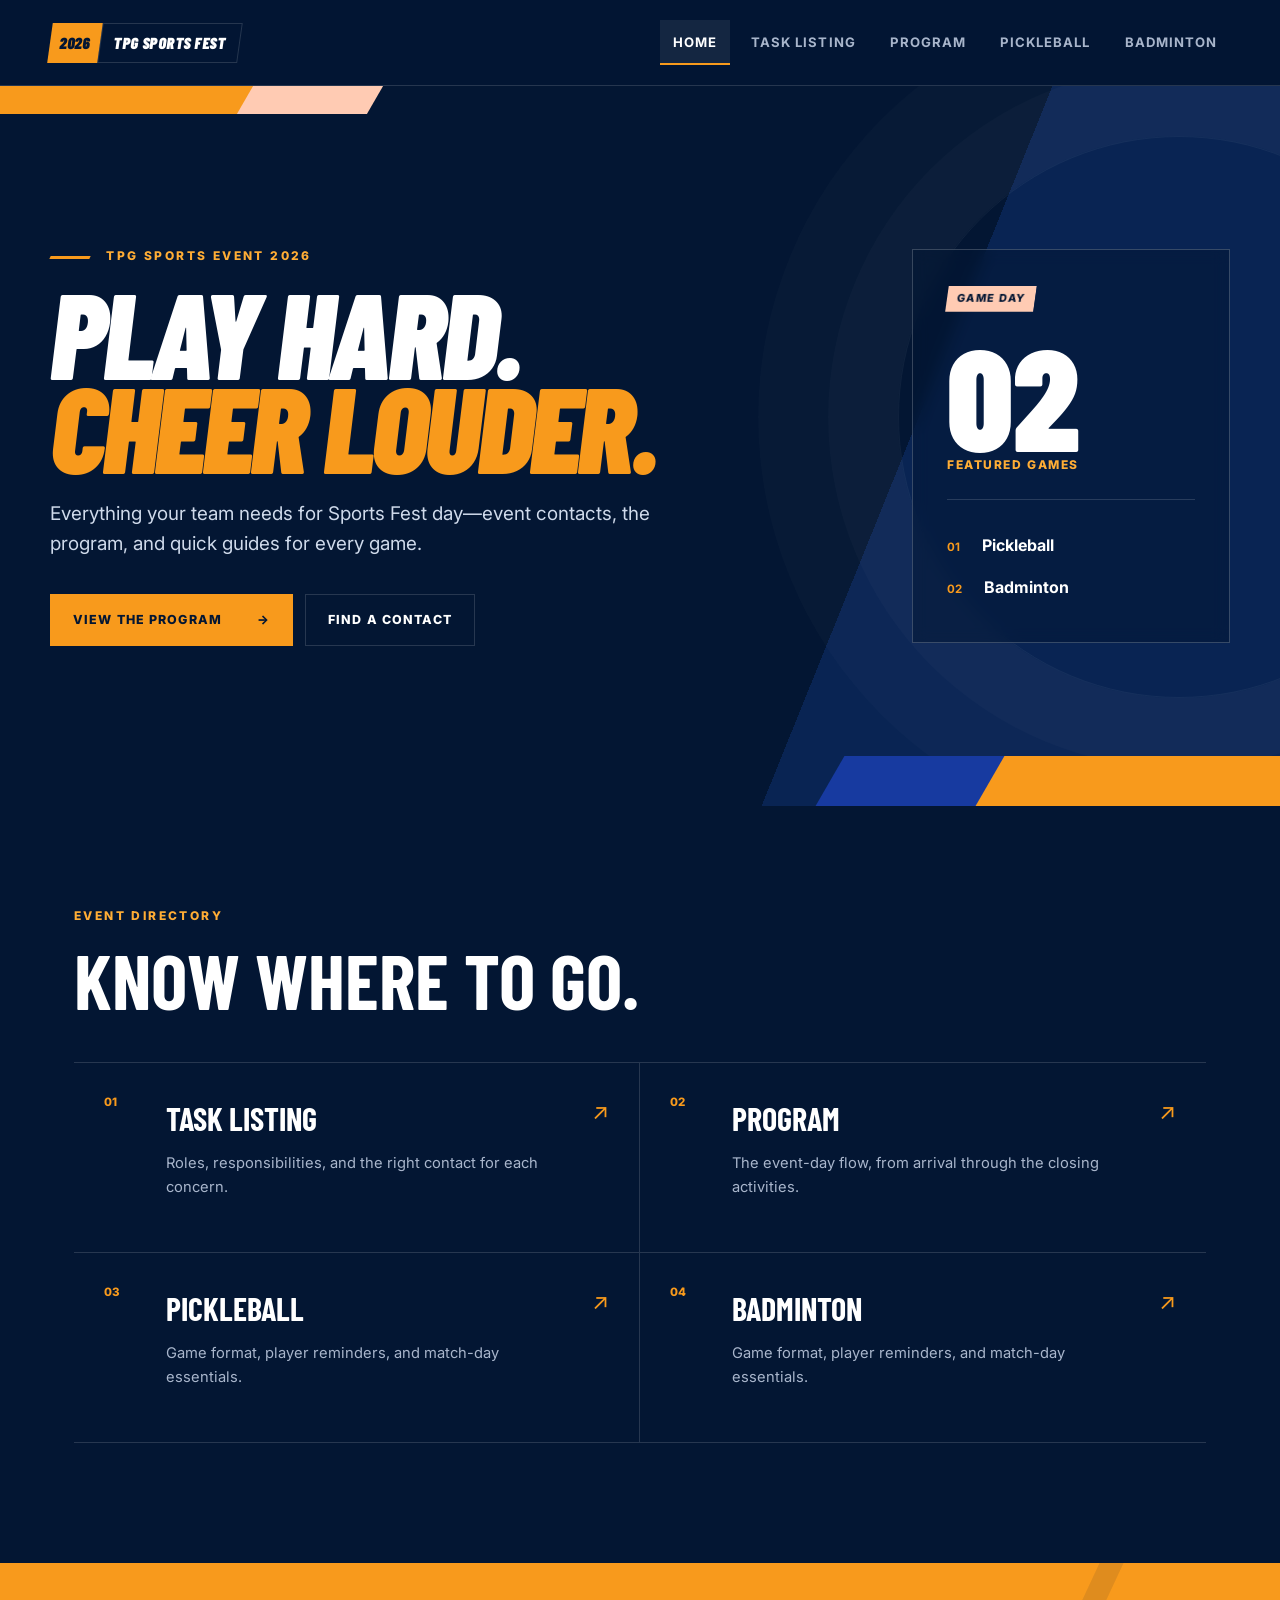
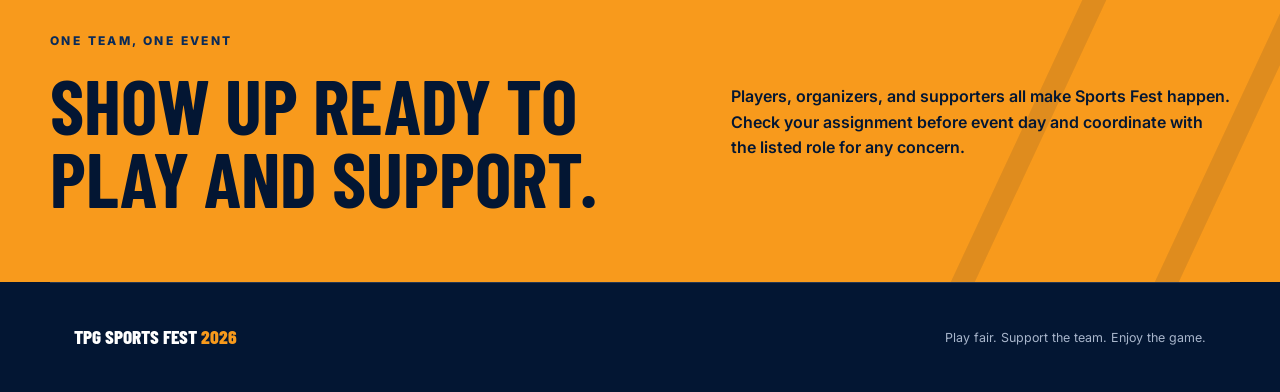
==== index.html @ 9390f643 "feat: base pages" ====
<!doctype html>
<html lang="en">
<head>
  <meta charset="utf-8">
  <meta name="viewport" content="width=device-width, initial-scale=1">
  <meta name="description" content="TPG Sports Fest 2026 event guide, program, contacts, and game information.">
  <title>TPG Sports Fest 2026</title>
  <link rel="preconnect" href="https://fonts.googleapis.com">
  <link rel="preconnect" href="https://fonts.gstatic.com" crossorigin>
  <link href="https://fonts.googleapis.com/css2?family=Barlow+Condensed:ital,wght@0,700;0,800;0,900;1,800;1,900&family=Inter:wght@400;500;600;700;800&display=swap" rel="stylesheet">
  <link rel="stylesheet" href="assets/css/landing-page.css">
  <script src="assets/js/landing-page.js" defer></script>
</head>
<body>
  <header class="siteHeader">
    <a class="eventBrand" href="index.html" aria-label="TPG Sports Fest 2026 home">
      <span class="eventBrandYear">2026</span>
      <span class="eventBrandName">TPG Sports Fest</span>
    </a>
    <button class="navigationToggle" type="button" aria-expanded="false" aria-controls="primaryNavigation">
      <span class="visuallyHidden">Open navigation</span>
      <span></span><span></span><span></span>
    </button>
    <nav class="primaryNavigation" id="primaryNavigation" aria-label="Primary navigation">
      <a class="isActive" href="index.html" aria-current="page">Home</a>
      <a href="pages/task-listing/">Task Listing</a>
      <a href="pages/program/">Program</a>
      <a href="pages/pickleball/">Pickleball</a>
      <a href="pages/badminton/">Badminton</a>
    </nav>
  </header>

  <main>
    <section class="heroSection">
      <div class="heroDecoration heroDecorationTop" aria-hidden="true"></div>
      <div class="heroDecoration heroDecorationBottom" aria-hidden="true"></div>
      <div class="heroCopy">
        <p class="eyebrow"><span></span> TPG Sports Event 2026</p>
        <h1>Play hard.<br><em>Cheer louder.</em></h1>
        <p class="heroIntroduction">Everything your team needs for Sports Fest day—event contacts, the program, and quick guides for every game.</p>
        <div class="heroActions">
          <a class="button buttonPrimary" href="pages/program/">View the program <span aria-hidden="true">→</span></a>
          <a class="button buttonSecondary" href="pages/task-listing/">Find a contact</a>
        </div>
      </div>
      <div class="heroScoreCard" aria-label="Event highlights">
        <span class="scoreCardLabel">Game Day</span>
        <div class="scoreCardNumber">02</div>
        <p>Featured games</p>
        <div class="scoreCardDivider"></div>
        <ul>
          <li><span>01</span> Pickleball</li>
          <li><span>02</span> Badminton</li>
        </ul>
      </div>
    </section>

    <section class="quickLinksSection" aria-labelledby="quickLinksHeading">
      <div class="sectionHeading">
        <p class="sectionKicker">Event directory</p>
        <h2 id="quickLinksHeading">Know where to go.</h2>
      </div>
      <div class="quickLinkGrid">
        <a class="quickLinkCard" href="pages/task-listing/">
          <span class="quickLinkNumber">01</span>
          <div>
            <h3>Task Listing</h3>
            <p>Roles, responsibilities, and the right contact for each concern.</p>
          </div>
          <span class="quickLinkArrow" aria-hidden="true">↗</span>
        </a>
        <a class="quickLinkCard" href="pages/program/">
          <span class="quickLinkNumber">02</span>
          <div>
            <h3>Program</h3>
            <p>The event-day flow, from arrival through the closing activities.</p>
          </div>
          <span class="quickLinkArrow" aria-hidden="true">↗</span>
        </a>
        <a class="quickLinkCard" href="pages/pickleball/">
          <span class="quickLinkNumber">03</span>
          <div>
            <h3>Pickleball</h3>
            <p>Game format, player reminders, and match-day essentials.</p>
          </div>
          <span class="quickLinkArrow" aria-hidden="true">↗</span>
        </a>
        <a class="quickLinkCard" href="pages/badminton/">
          <span class="quickLinkNumber">04</span>
          <div>
            <h3>Badminton</h3>
            <p>Game format, player reminders, and match-day essentials.</p>
          </div>
          <span class="quickLinkArrow" aria-hidden="true">↗</span>
        </a>
      </div>
    </section>

    <section class="reminderBanner">
      <div>
        <p class="sectionKicker">One team, one event</p>
        <h2>Show up ready to play and support.</h2>
      </div>
      <p>Players, organizers, and supporters all make Sports Fest happen. Check your assignment before event day and coordinate with the listed role for any concern.</p>
    </section>
  </main>

  <footer class="siteFooter">
    <p>TPG Sports Fest <span>2026</span></p>
    <p>Play fair. Support the team. Enjoy the game.</p>
  </footer>
</body>
</html>
---- assets/css/landing-page.css ----
:root {
  --navy-950: #031633;
  --navy-900: #061d42;
  --navy-800: #0a2b59;
  --blue-700: #173aa0;
  --orange-500: #f89a1c;
  --orange-400: #ffad35;
  --peach-200: #ffcbb3;
  --cream-100: #fff9ef;
  --white: #ffffff;
  --muted-blue: #a8b5cb;
  --border-blue: rgba(255, 255, 255, 0.14);
  --heading-font: "Barlow Condensed", Impact, sans-serif;
  --body-font: "Inter", Arial, sans-serif;
  --content-width: 1180px;
}

* { box-sizing: border-box; }
html { scroll-behavior: smooth; }
body { margin: 0; background: var(--navy-950); color: var(--white); font-family: var(--body-font); line-height: 1.6; }
a { color: inherit; }
button { font: inherit; }
.visuallyHidden { position: absolute; width: 1px; height: 1px; padding: 0; margin: -1px; overflow: hidden; clip: rect(0, 0, 0, 0); white-space: nowrap; border: 0; }

.siteHeader { min-height: 86px; padding: 0 max(24px, calc((100% - var(--content-width)) / 2)); display: flex; align-items: center; justify-content: space-between; border-bottom: 1px solid var(--border-blue); background: rgba(3, 22, 51, 0.96); position: sticky; top: 0; z-index: 20; backdrop-filter: blur(14px); }
.eventBrand { display: flex; align-items: stretch; text-decoration: none; text-transform: uppercase; font-family: var(--heading-font); font-weight: 900; letter-spacing: .03em; transform: skew(-8deg); }
.eventBrandYear { background: var(--orange-500); color: var(--navy-950); padding: 7px 10px; }
.eventBrandName { border: 1px solid var(--border-blue); padding: 6px 13px; }
.primaryNavigation { display: flex; align-items: center; gap: 8px; }
.primaryNavigation a { color: var(--muted-blue); text-decoration: none; font-size: .82rem; font-weight: 700; text-transform: uppercase; letter-spacing: .08em; padding: 12px 13px; transition: color .2s ease, background .2s ease; }
.primaryNavigation a:hover, .primaryNavigation a.isActive { color: var(--white); background: rgba(255, 255, 255, .07); }
.primaryNavigation a.isActive { box-shadow: inset 0 -2px var(--orange-500); }
.navigationToggle { display: none; border: 0; background: transparent; width: 42px; height: 42px; padding: 9px; }
.navigationToggle span:not(.visuallyHidden) { display: block; height: 2px; margin: 5px 0; background: var(--white); }

.heroSection { min-height: 720px; max-width: 1440px; margin: 0 auto; padding: 90px max(24px, calc((100% - var(--content-width)) / 2)); display: grid; grid-template-columns: minmax(0, 1.5fr) minmax(280px, .65fr); gap: clamp(50px, 10vw, 150px); align-items: center; position: relative; overflow: hidden; background: linear-gradient(112deg, var(--navy-950) 0%, var(--navy-950) 67%, #092453 67%); }
.heroSection::after { content: ""; position: absolute; width: 560px; height: 560px; border: 1px solid rgba(255,255,255,.05); border-radius: 50%; right: -180px; top: 50px; box-shadow: 0 0 0 70px rgba(255,255,255,.018), 0 0 0 140px rgba(255,255,255,.014); }
.heroCopy { position: relative; z-index: 2; }
.eyebrow, .sectionKicker { margin: 0 0 18px; color: var(--orange-400); font-size: .75rem; text-transform: uppercase; letter-spacing: .2em; font-weight: 800; }
.eyebrow span { display: inline-block; width: 40px; height: 3px; margin-right: 11px; vertical-align: middle; background: var(--orange-500); transform: skew(-25deg); }
h1, h2, h3, p { margin-top: 0; }
.heroCopy h1, .pageHero h1, .gameHero h1 { margin-bottom: 26px; font-family: var(--heading-font); font-size: clamp(4.5rem, 9.5vw, 8.8rem); font-weight: 900; font-style: italic; text-transform: uppercase; line-height: .78; letter-spacing: -.035em; }
.heroCopy h1 em, .pageHero h1 em, .gameHero h1 em { color: var(--orange-500); font-style: inherit; }
.heroIntroduction { max-width: 650px; margin-bottom: 34px; color: #cfdaeb; font-size: clamp(1rem, 2vw, 1.18rem); }
.heroActions { display: flex; flex-wrap: wrap; gap: 12px; }
.button { display: inline-flex; align-items: center; justify-content: center; min-height: 52px; padding: 0 22px; text-decoration: none; text-transform: uppercase; font-size: .78rem; font-weight: 800; letter-spacing: .09em; border: 1px solid var(--border-blue); transition: transform .2s ease, background .2s ease; }
.button:hover { transform: translateY(-2px); }
.buttonPrimary { gap: 35px; background: var(--orange-500); border-color: var(--orange-500); color: var(--navy-950); }
.buttonSecondary:hover { background: rgba(255,255,255,.07); }
.heroScoreCard { position: relative; z-index: 2; padding: 34px; border: 1px solid rgba(255,255,255,.2); background: rgba(3,22,51,.55); backdrop-filter: blur(8px); }
.scoreCardLabel { display: inline-block; background: var(--peach-200); color: var(--navy-950); padding: 4px 10px; text-transform: uppercase; font-size: .68rem; font-weight: 800; letter-spacing: .12em; transform: skew(-8deg); }
.scoreCardNumber { margin: 12px 0 -12px; color: var(--white); font-family: var(--heading-font); font-size: 9rem; font-weight: 900; line-height: 1; }
.heroScoreCard > p { color: var(--orange-400); text-transform: uppercase; letter-spacing: .13em; font-size: .75rem; font-weight: 800; }
.scoreCardDivider { height: 1px; background: var(--border-blue); margin: 25px 0; }
.heroScoreCard ul { list-style: none; margin: 0; padding: 0; }
.heroScoreCard li { padding: 8px 0; font-weight: 700; }
.heroScoreCard li span { color: var(--orange-500); margin-right: 18px; font-size: .72rem; }
.heroDecoration { position: absolute; z-index: 1; background: var(--orange-500); transform: skew(-30deg); }
.heroDecorationTop { width: 280px; height: 28px; top: 0; left: -35px; box-shadow: 130px 0 var(--peach-200); }
.heroDecorationBottom { width: 380px; height: 50px; right: -90px; bottom: 0; box-shadow: -160px 0 var(--blue-700); }

.quickLinksSection, .contentSection { max-width: var(--content-width); margin: 0 auto; padding: 100px 24px; }
.sectionHeading { margin-bottom: 46px; }
.sectionHeading h2, .reminderBanner h2, .calloutSection h2 { margin-bottom: 0; font-family: var(--heading-font); font-size: clamp(2.8rem, 6vw, 4.8rem); text-transform: uppercase; line-height: .95; }
.sectionHeadingHorizontal { display: grid; grid-template-columns: 1fr minmax(280px, 480px); gap: 50px; align-items: end; }
.sectionHeadingHorizontal > p { color: var(--muted-blue); margin-bottom: 2px; }
.quickLinkGrid { display: grid; grid-template-columns: repeat(2, 1fr); border-top: 1px solid var(--border-blue); }
.quickLinkCard { min-height: 190px; padding: 30px; display: grid; grid-template-columns: 40px 1fr auto; gap: 22px; align-items: start; border-right: 1px solid var(--border-blue); border-bottom: 1px solid var(--border-blue); text-decoration: none; transition: background .2s ease; }
.quickLinkCard:nth-child(even) { border-right: 0; }
.quickLinkCard:hover { background: rgba(255,255,255,.045); }
.quickLinkNumber, .informationNumber { color: var(--orange-500); font-size: .72rem; font-weight: 800; }
.quickLinkCard h3 { margin-bottom: 8px; font-family: var(--heading-font); font-size: 2rem; text-transform: uppercase; }
.quickLinkCard p { margin-bottom: 0; color: var(--muted-blue); font-size: .92rem; }
.quickLinkArrow { color: var(--orange-500); font-size: 1.4rem; }
.reminderBanner { max-width: 1440px; margin: 20px auto 0; padding: 68px max(24px, calc((100% - var(--content-width)) / 2)); display: grid; grid-template-columns: 1.1fr .9fr; gap: 70px; align-items: center; color: var(--navy-950); background: var(--orange-500); position: relative; overflow: hidden; }
.reminderBanner::after { content: ""; position: absolute; width: 180px; height: 120%; right: 3%; top: -10%; border: 24px solid rgba(3,22,51,.1); transform: skew(-25deg); }
.reminderBanner .sectionKicker { color: var(--navy-800); }
.reminderBanner > p { margin: 0; font-weight: 600; position: relative; z-index: 1; }

.pageHero { min-height: 390px; padding: 75px max(24px, calc((100% - var(--content-width)) / 2)); display: flex; justify-content: space-between; align-items: flex-end; background: linear-gradient(110deg, var(--navy-950), var(--navy-900)); overflow: hidden; position: relative; border-bottom: 1px solid var(--border-blue); }
.pageHero::before { content: ""; position: absolute; width: 500px; height: 120px; right: -80px; top: -25px; background: var(--orange-500); transform: skew(-32deg); box-shadow: -130px 0 var(--peach-200), 130px 0 var(--blue-700); opacity: .9; }
.pageHero > div { position: relative; z-index: 2; max-width: 780px; }
.pageHero h1 { margin-bottom: 20px; font-size: clamp(4.4rem, 9vw, 7.5rem); }
.pageHero > div > p:last-child { max-width: 650px; margin-bottom: 0; color: var(--muted-blue); }
.pageHeroNumber { font-family: var(--heading-font); font-weight: 900; color: rgba(255,255,255,.04); font-size: 15rem; line-height: .65; position: absolute; right: max(24px, calc((100% - var(--content-width)) / 2)); bottom: -15px; }

.roleTableWrapper { overflow-x: auto; border: 1px solid var(--border-blue); }
.roleTable { width: 100%; min-width: 820px; border-collapse: collapse; }
.roleTable th { padding: 18px 22px; text-align: left; color: var(--orange-400); background: rgba(255,255,255,.045); text-transform: uppercase; font-size: .68rem; letter-spacing: .15em; }
.roleTable td { padding: 24px 22px; border-top: 1px solid var(--border-blue); color: #cfdaeb; }
.roleTable td:first-child { display: flex; align-items: center; gap: 15px; color: var(--white); }
.roleIndex { color: var(--orange-500); font-size: .7rem; font-weight: 800; }
.assignmentPending { display: inline-block; color: var(--peach-200); border: 1px solid rgba(255,203,179,.3); padding: 5px 10px; font-size: .72rem; text-transform: uppercase; letter-spacing: .08em; font-weight: 700; white-space: nowrap; }
.calloutSection { max-width: var(--content-width); margin: 0 auto 100px; padding: 50px; display: grid; grid-template-columns: auto 1fr; gap: 34px; align-items: center; border: 1px solid rgba(248,154,28,.4); background: linear-gradient(115deg, rgba(248,154,28,.14), rgba(248,154,28,.03)); }
.calloutMark { width: 80px; height: 80px; display: grid; place-items: center; border-radius: 50%; background: var(--orange-500); color: var(--navy-950); font-family: var(--heading-font); font-size: 3.7rem; font-weight: 900; }
.calloutSection h2 { font-size: clamp(2rem, 4vw, 3.3rem); margin-bottom: 10px; }
.calloutSection p:last-child { margin: 0; color: var(--muted-blue); }

.programTimeline { list-style: none; margin: 0; padding: 0; border-top: 1px solid var(--border-blue); }
.programTimeline li { min-height: 145px; display: grid; grid-template-columns: 60px 190px 1fr; gap: 28px; align-items: center; border-bottom: 1px solid var(--border-blue); }
.programStep { color: var(--orange-500); font-size: .74rem; font-weight: 800; }
.programTime { color: var(--peach-200); text-transform: uppercase; font-size: .7rem; letter-spacing: .08em; font-weight: 700; }
.programTimeline h3 { margin-bottom: 6px; font-family: var(--heading-font); font-size: 2rem; text-transform: uppercase; }
.programTimeline p { color: var(--muted-blue); margin-bottom: 0; }

.gameHero { min-height: 550px; padding: 85px max(24px, calc((100% - var(--content-width)) / 2)); display: grid; grid-template-columns: 1.2fr .8fr; align-items: center; overflow: hidden; position: relative; }
.gameHeroPickleball { background: linear-gradient(105deg, var(--navy-950) 0 60%, #0b2c59 60%); }
.gameHeroBadminton { background: linear-gradient(105deg, var(--navy-950) 0 60%, #172f89 60%); }
.gameHero::after { content: ""; position: absolute; left: 0; bottom: 0; width: 42%; height: 30px; background: var(--orange-500); transform: skew(30deg) translateX(-20px); }
.gameHeroCopy { max-width: 760px; z-index: 2; }
.gameHero h1 { font-size: clamp(5rem, 11vw, 9rem); margin-bottom: 28px; }
.gameHeroCopy > p:last-child { max-width: 610px; color: var(--muted-blue); margin: 0; }
.sportGraphic { width: 310px; height: 310px; justify-self: end; position: relative; z-index: 2; transform: rotate(-18deg); }
.sportGraphicPaddle span { width: 165px; height: 210px; position: absolute; left: 28px; top: 0; border-radius: 55% 55% 48% 48%; background: var(--orange-500); border: 14px solid var(--peach-200); box-shadow: inset 0 0 0 4px var(--navy-950); }
.sportGraphicPaddle span::after { content: ""; position: absolute; width: 45px; height: 102px; background: var(--peach-200); left: 46px; bottom: -90px; border-radius: 0 0 18px 18px; box-shadow: inset 0 -40px var(--navy-950); }
.sportGraphicPaddle i { position: absolute; width: 72px; height: 72px; right: 0; top: 35px; border-radius: 50%; background: var(--cream-100); box-shadow: inset 10px -8px 0 rgba(0,0,0,.1); }
.sportGraphicPaddle i::before, .sportGraphicPaddle i::after { content: ""; position: absolute; width: 6px; height: 6px; border-radius: 50%; background: var(--navy-800); top: 18px; left: 20px; box-shadow: 22px 6px var(--navy-800), 5px 23px var(--navy-800), 31px 30px var(--navy-800); }
.sportGraphicShuttlecock span { position: absolute; left: 105px; bottom: 10px; width: 105px; height: 90px; border-radius: 15px 15px 55% 55%; background: var(--peach-200); border-bottom: 15px solid var(--orange-500); }
.sportGraphicShuttlecock i, .sportGraphicShuttlecock b { position: absolute; width: 200px; height: 190px; left: 60px; top: 10px; border: 12px solid var(--cream-100); border-top: 0; clip-path: polygon(10% 0, 90% 0, 70% 100%, 30% 100%); }
.sportGraphicShuttlecock b { width: 110px; left: 105px; border-width: 7px; }
.gameInformationGrid { display: grid; grid-template-columns: repeat(2, 1fr); gap: 1px; background: var(--border-blue); border: 1px solid var(--border-blue); }
.informationCard { min-height: 320px; padding: 36px; background: var(--navy-950); }
.informationCard h2 { margin: 28px 0 18px; font-family: var(--heading-font); font-size: 2.5rem; text-transform: uppercase; line-height: 1; }
.informationCard p { color: var(--muted-blue); }
.informationCardFeatured { background: var(--navy-900); }
.informationCardAccent { background: var(--orange-500); color: var(--navy-950); }
.informationCardAccent .informationNumber, .informationCardAccent p { color: var(--navy-800); }
.informationCardAccent a { display: inline-block; margin-top: 14px; font-size: .77rem; font-weight: 800; text-transform: uppercase; letter-spacing: .07em; }
.checkList { margin: 0; padding: 0; list-style: none; color: #cfdaeb; }
.checkList li { position: relative; padding: 8px 0 8px 27px; }
.checkList li::before { content: ""; position: absolute; width: 8px; height: 8px; left: 0; top: 17px; background: var(--orange-500); transform: rotate(45deg); }

.siteFooter { max-width: var(--content-width); min-height: 110px; margin: 0 auto; padding: 30px 24px; display: flex; justify-content: space-between; align-items: center; border-top: 1px solid var(--border-blue); color: var(--muted-blue); font-size: .78rem; }
.siteFooter p { margin: 0; }
.siteFooter p:first-child { font-family: var(--heading-font); font-size: 1.2rem; text-transform: uppercase; font-weight: 800; color: var(--white); }
.siteFooter span { color: var(--orange-500); }

@media (max-width: 900px) {
  .navigationToggle { display: block; cursor: pointer; }
  .primaryNavigation { display: none; position: absolute; top: 86px; left: 0; right: 0; padding: 14px 24px 24px; flex-direction: column; align-items: stretch; background: var(--navy-950); border-bottom: 1px solid var(--border-blue); }
  .primaryNavigation.isOpen { display: flex; }
  .primaryNavigation a { padding: 14px; }
  .heroSection { grid-template-columns: 1fr; padding-top: 70px; }
  .heroScoreCard { max-width: 420px; }
  .sectionHeadingHorizontal, .reminderBanner { grid-template-columns: 1fr; gap: 25px; }
  .gameHero { grid-template-columns: 1fr; }
  .sportGraphic { position: absolute; right: -100px; bottom: -85px; opacity: .28; }
}

@media (max-width: 640px) {
  .siteHeader { min-height: 74px; }
  .eventBrandName { display: none; }
  .primaryNavigation { top: 74px; }
  .heroSection { min-height: auto; padding-top: 70px; padding-bottom: 80px; }
  .heroCopy h1 { font-size: 4.2rem; }
  .heroScoreCard { padding: 25px; }
  .scoreCardNumber { font-size: 6.5rem; }
  .quickLinksSection, .contentSection { padding: 70px 20px; }
  .quickLinkGrid, .gameInformationGrid { grid-template-columns: 1fr; }
  .quickLinkCard { grid-template-columns: 30px 1fr auto; border-right: 0; padding: 25px 12px; }
  .reminderBanner { padding-top: 55px; padding-bottom: 55px; }
  .pageHero { min-height: 330px; padding-top: 60px; }
  .pageHero h1, .gameHero h1 { font-size: 4.5rem; }
  .pageHeroNumber { display: none; }
  .calloutSection { margin: 0 20px 70px; padding: 30px 24px; grid-template-columns: 1fr; }
  .calloutMark { width: 58px; height: 58px; font-size: 2.7rem; }
  .programTimeline li { grid-template-columns: 42px 1fr; gap: 15px; padding: 25px 0; }
  .programTime { grid-column: 2; }
  .programTimeline li > div:last-child { grid-column: 2; }
  .gameHero { min-height: 480px; padding-top: 65px; padding-bottom: 75px; }
  .informationCard { min-height: auto; padding: 30px 25px; }
  .siteFooter { flex-direction: column; justify-content: center; gap: 8px; text-align: center; }
}

@media (prefers-reduced-motion: reduce) {
  html { scroll-behavior: auto; }
  *, *::before, *::after { transition-duration: .01ms !important; }
}
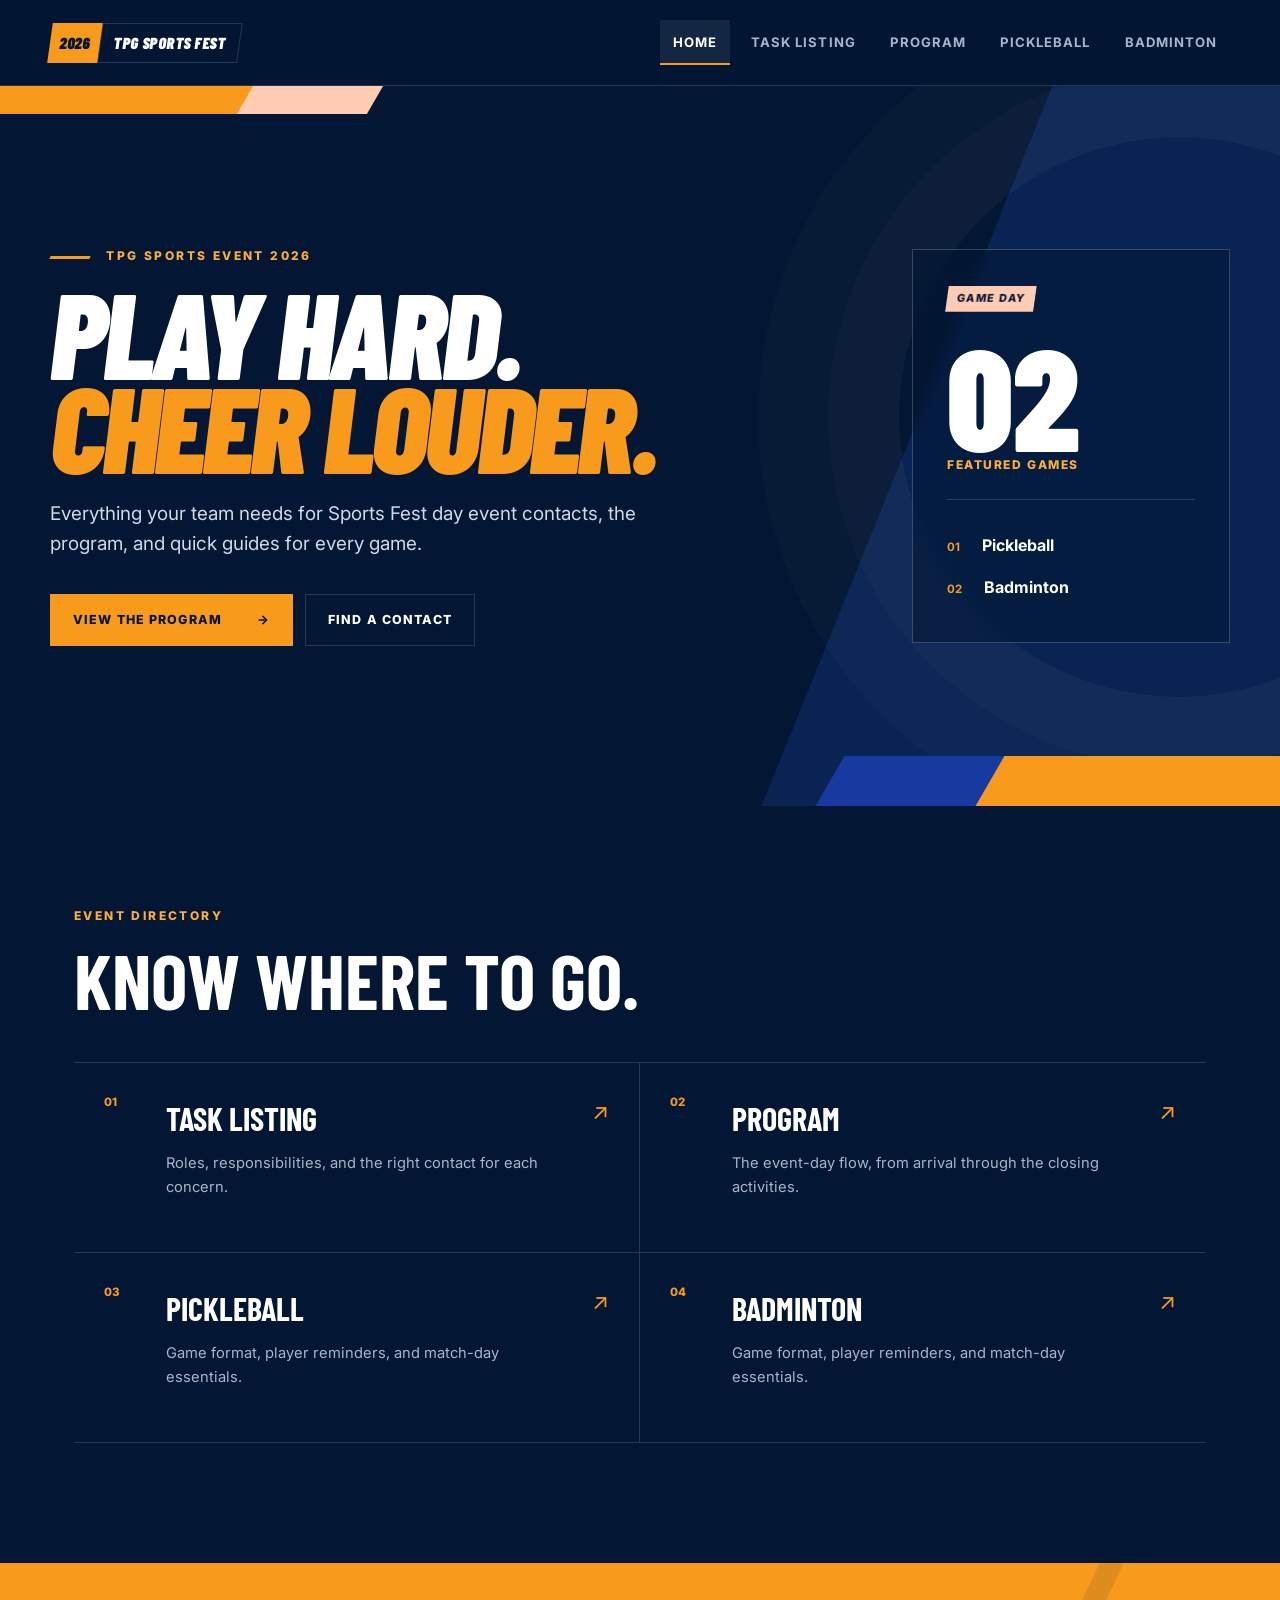
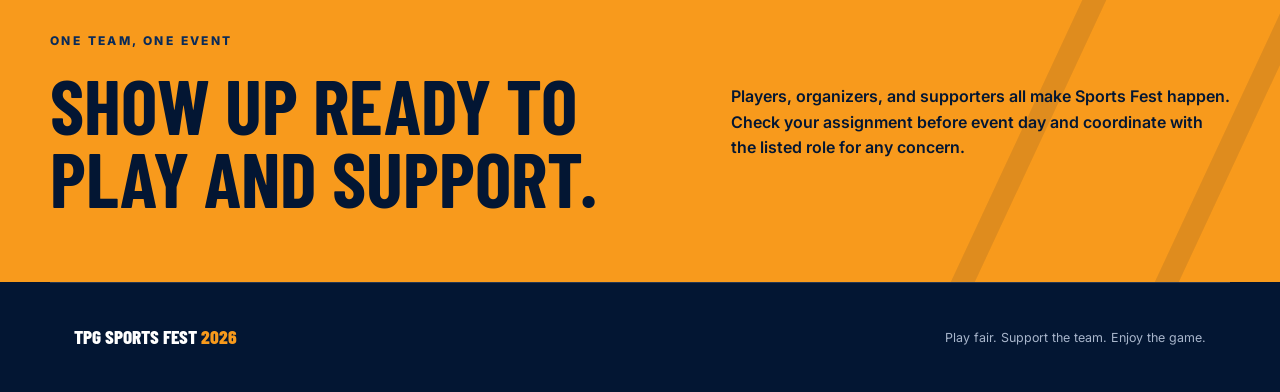
==== commit 47c23ef0: "fix; added actual information to program page" ====
--- a/index.html
+++ b/index.html
@@ -37,7 +37,7 @@
       <div class="heroCopy">
         <p class="eyebrow"><span></span> TPG Sports Event 2026</p>
         <h1>Play hard.<br><em>Cheer louder.</em></h1>
-        <p class="heroIntroduction">Everything your team needs for Sports Fest day—event contacts, the program, and quick guides for every game.</p>
+        <p class="heroIntroduction">Everything your team needs for Sports Fest day event contacts, the program, and quick guides for every game.</p>
         <div class="heroActions">
           <a class="button buttonPrimary" href="pages/program/">View the program <span aria-hidden="true">→</span></a>
           <a class="button buttonSecondary" href="pages/task-listing/">Find a contact</a>
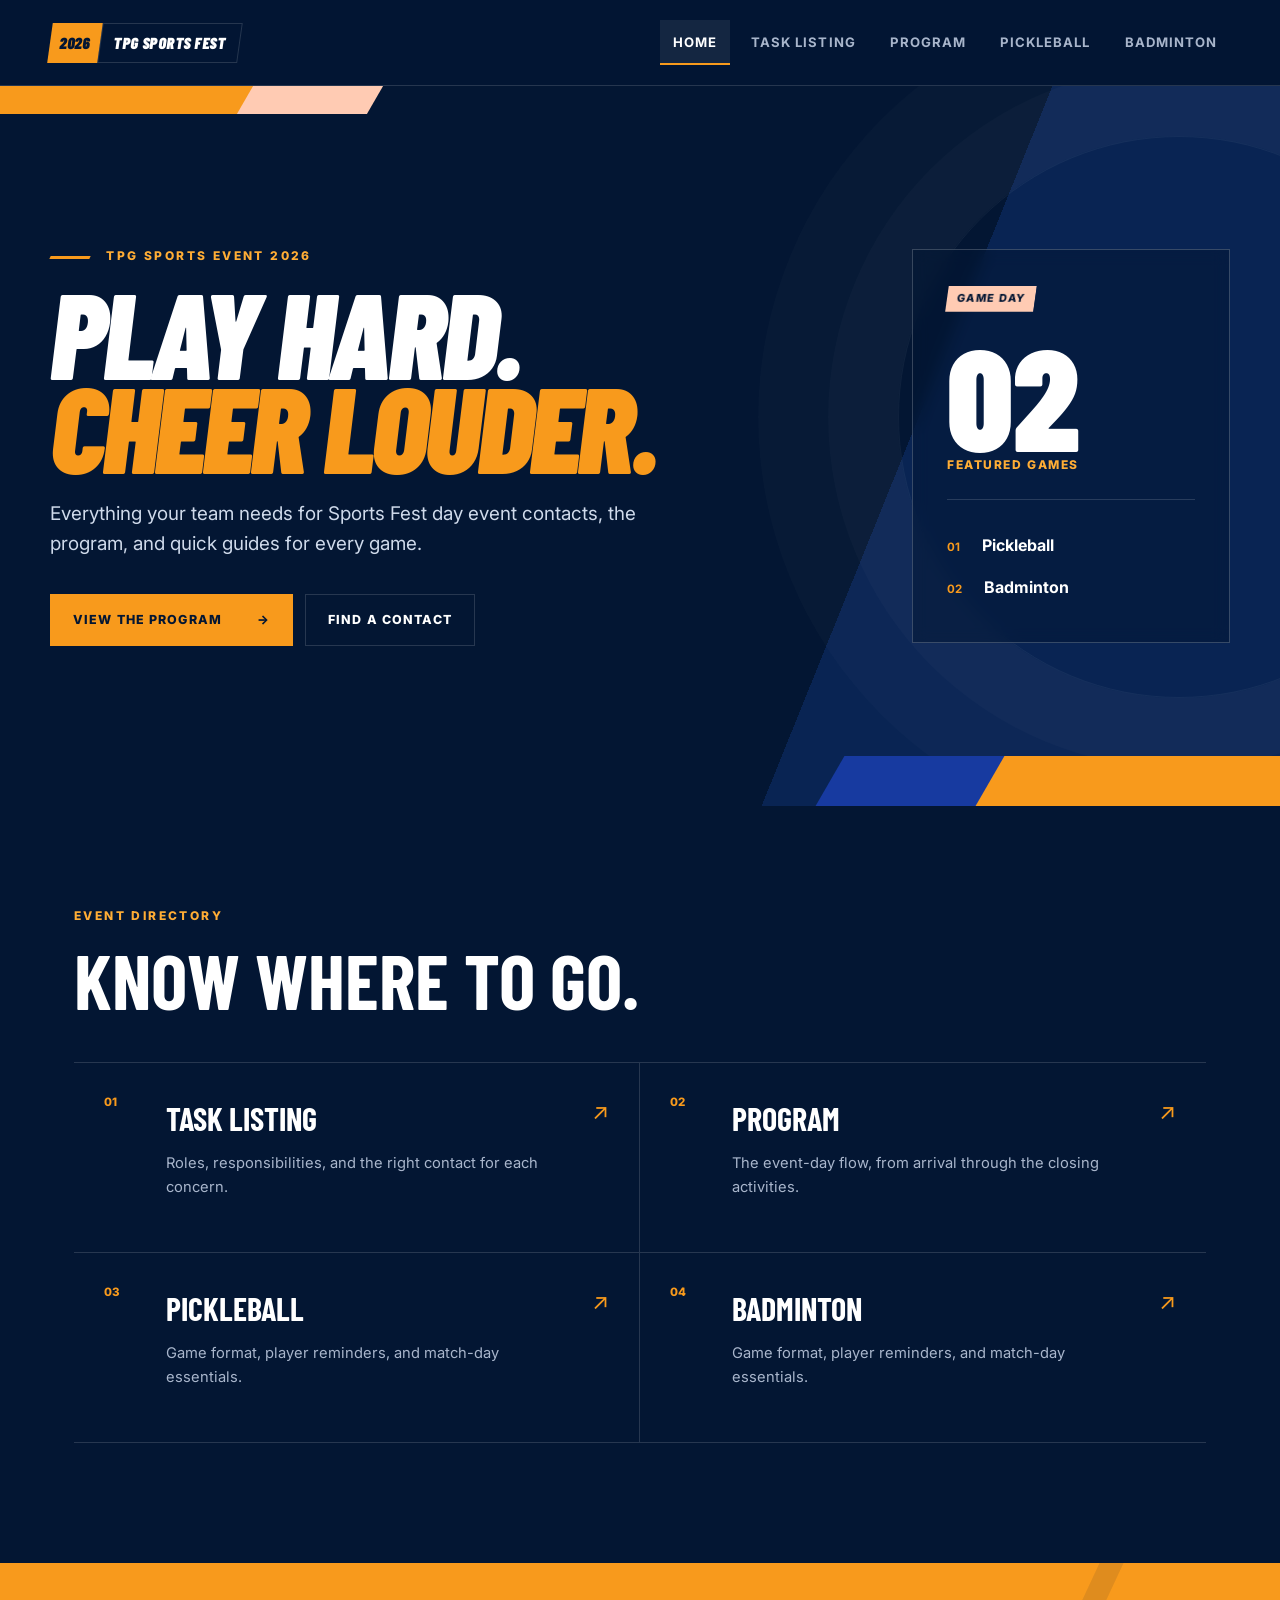
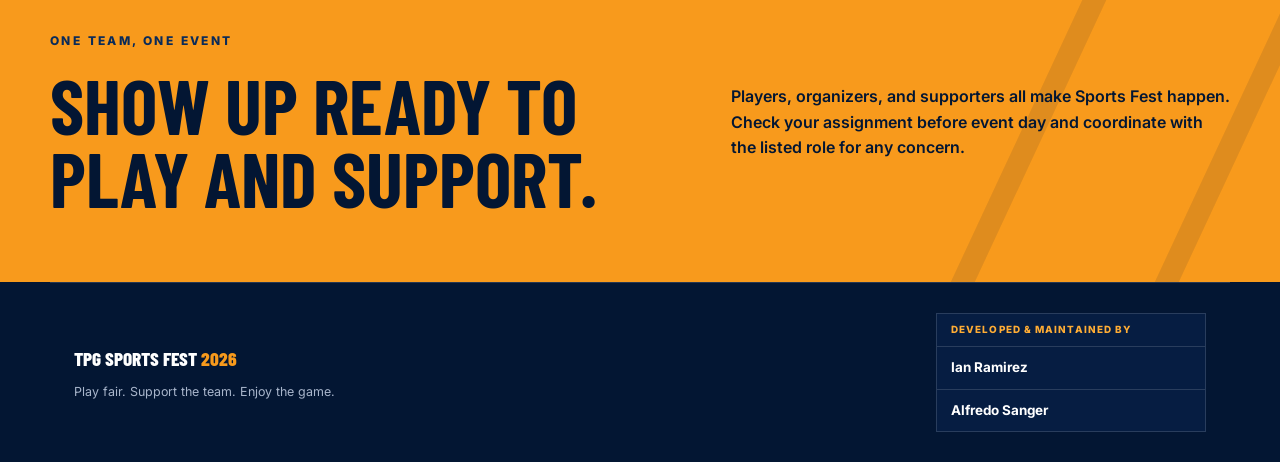
==== commit 32508096: "fix: added the devs and maintainer" ====
--- a/index.html
+++ b/index.html
@@ -106,8 +106,17 @@
   </main>
 
   <footer class="siteFooter">
-    <p>TPG Sports Fest <span>2026</span></p>
-    <p>Play fair. Support the team. Enjoy the game.</p>
+    <div class="footerEventSummary">
+      <p class="footerEventName">TPG Sports Fest <span>2026</span></p>
+      <p>Play fair. Support the team. Enjoy the game.</p>
+    </div>
+    <aside class="systemCredits" aria-label="System development and maintenance credits">
+      <p>Developed &amp; maintained by</p>
+      <ul>
+        <li>Ian Ramirez</li>
+        <li>Alfredo Sanger</li>
+      </ul>
+    </aside>
   </footer>
 </body>
 </html>
--- a/assets/css/landing-page.css
+++ b/assets/css/landing-page.css
@@ -130,10 +130,15 @@
 .checkList li { position: relative; padding: 8px 0 8px 27px; }
 .checkList li::before { content: ""; position: absolute; width: 8px; height: 8px; left: 0; top: 17px; background: var(--orange-500); transform: rotate(45deg); }
 
-.siteFooter { max-width: var(--content-width); min-height: 110px; margin: 0 auto; padding: 30px 24px; display: flex; justify-content: space-between; align-items: center; border-top: 1px solid var(--border-blue); color: var(--muted-blue); font-size: .78rem; }
+.siteFooter { max-width: var(--content-width); min-height: 150px; margin: 0 auto; padding: 30px 24px; display: flex; justify-content: space-between; align-items: center; gap: 40px; border-top: 1px solid var(--border-blue); color: var(--muted-blue); font-size: .78rem; }
 .siteFooter p { margin: 0; }
-.siteFooter p:first-child { font-family: var(--heading-font); font-size: 1.2rem; text-transform: uppercase; font-weight: 800; color: var(--white); }
-.siteFooter span { color: var(--orange-500); }
+.footerEventSummary { display: grid; gap: 7px; }
+.footerEventName { font-family: var(--heading-font); font-size: 1.2rem; text-transform: uppercase; font-weight: 800; color: var(--white); }
+.footerEventName span { color: var(--orange-500); }
+.systemCredits { width: min(100%, 270px); border: 1px solid var(--border-blue); background: var(--navy-900); }
+.systemCredits > p { padding: 8px 14px; color: var(--orange-400); font-size: .62rem; font-weight: 800; letter-spacing: .11em; text-transform: uppercase; }
+.systemCredits ul { margin: 0; padding: 0; list-style: none; }
+.systemCredits li { padding: 10px 14px; color: var(--white); border-top: 1px solid var(--border-blue); font-size: .84rem; font-weight: 700; }
 
 @media (max-width: 900px) {
   .navigationToggle { display: block; cursor: pointer; }
@@ -169,7 +174,8 @@
   .programTimeline li > div:last-child { grid-column: 2; }
   .gameHero { min-height: 480px; padding-top: 65px; padding-bottom: 75px; }
   .informationCard { min-height: auto; padding: 30px 25px; }
-  .siteFooter { flex-direction: column; justify-content: center; gap: 8px; text-align: center; }
+  .siteFooter { flex-direction: column; justify-content: center; gap: 24px; text-align: center; }
+  .systemCredits { text-align: left; }
 }
 
 @media (prefers-reduced-motion: reduce) {
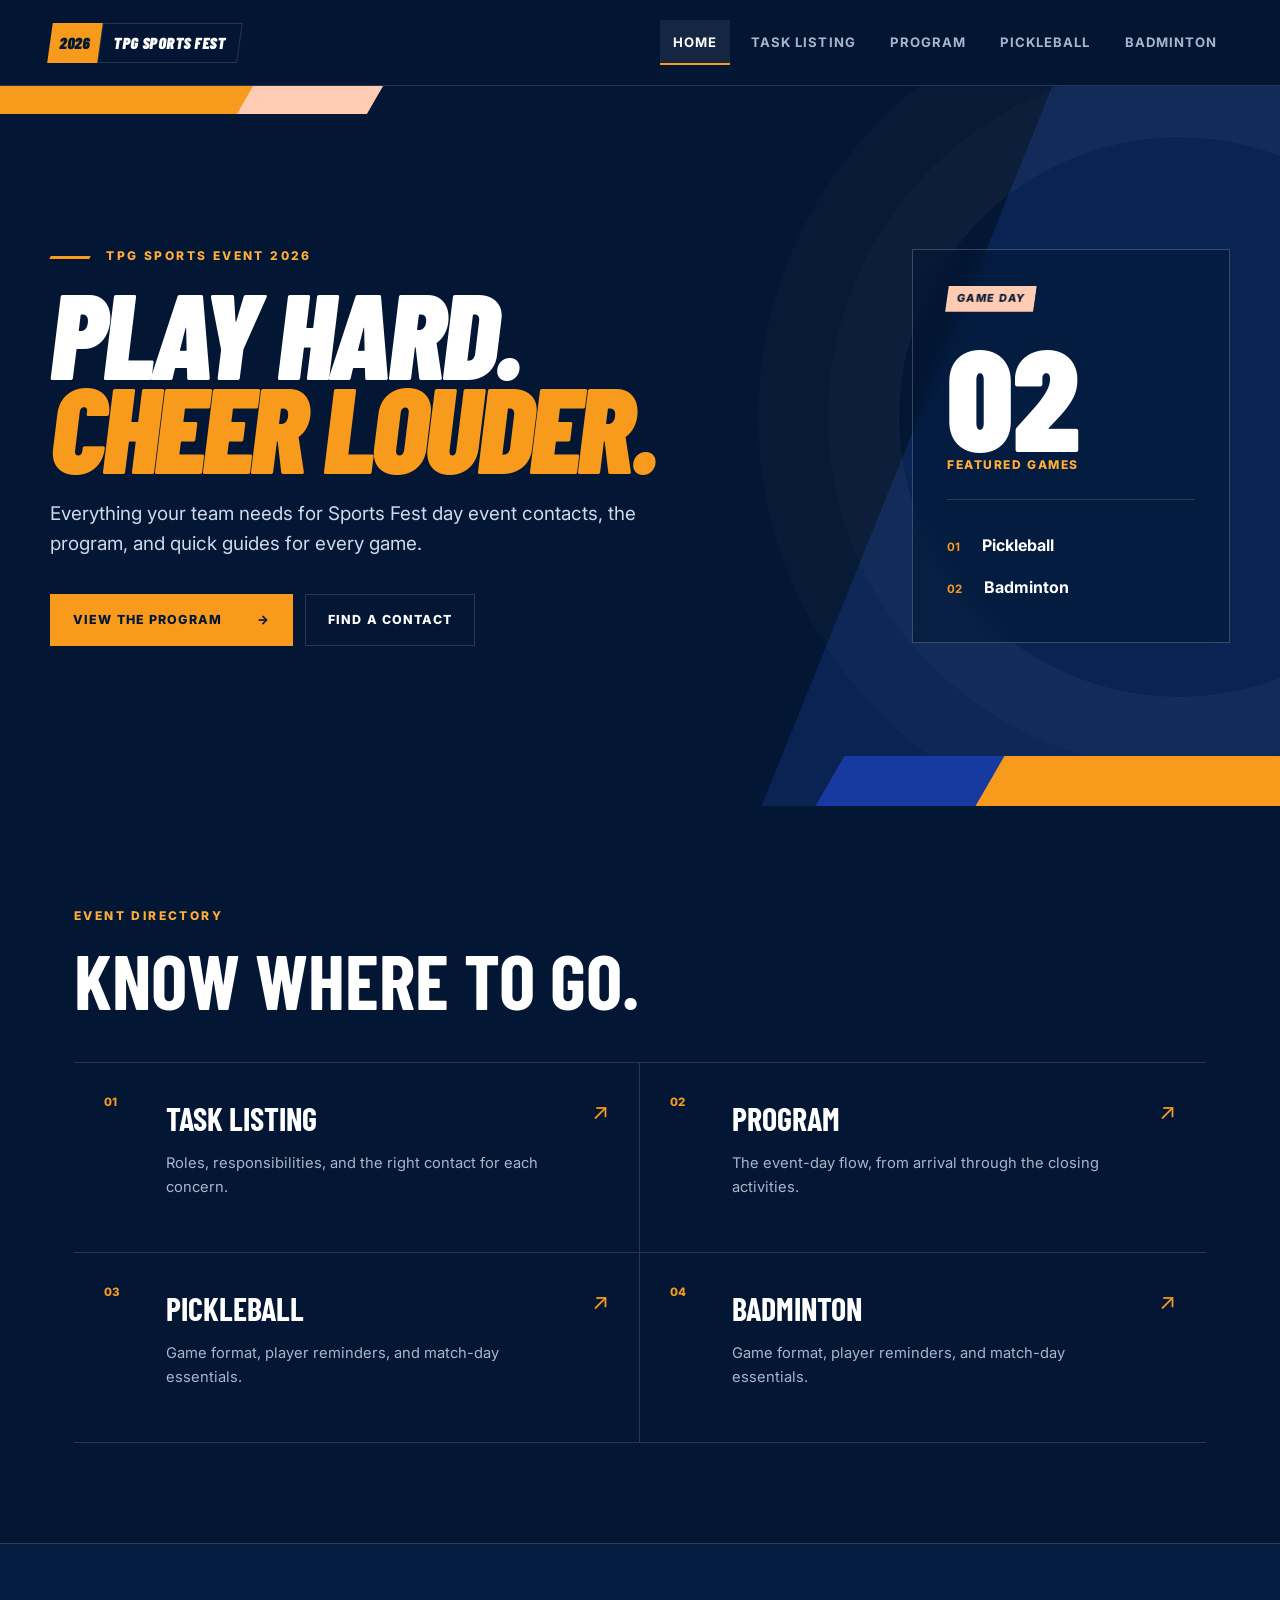
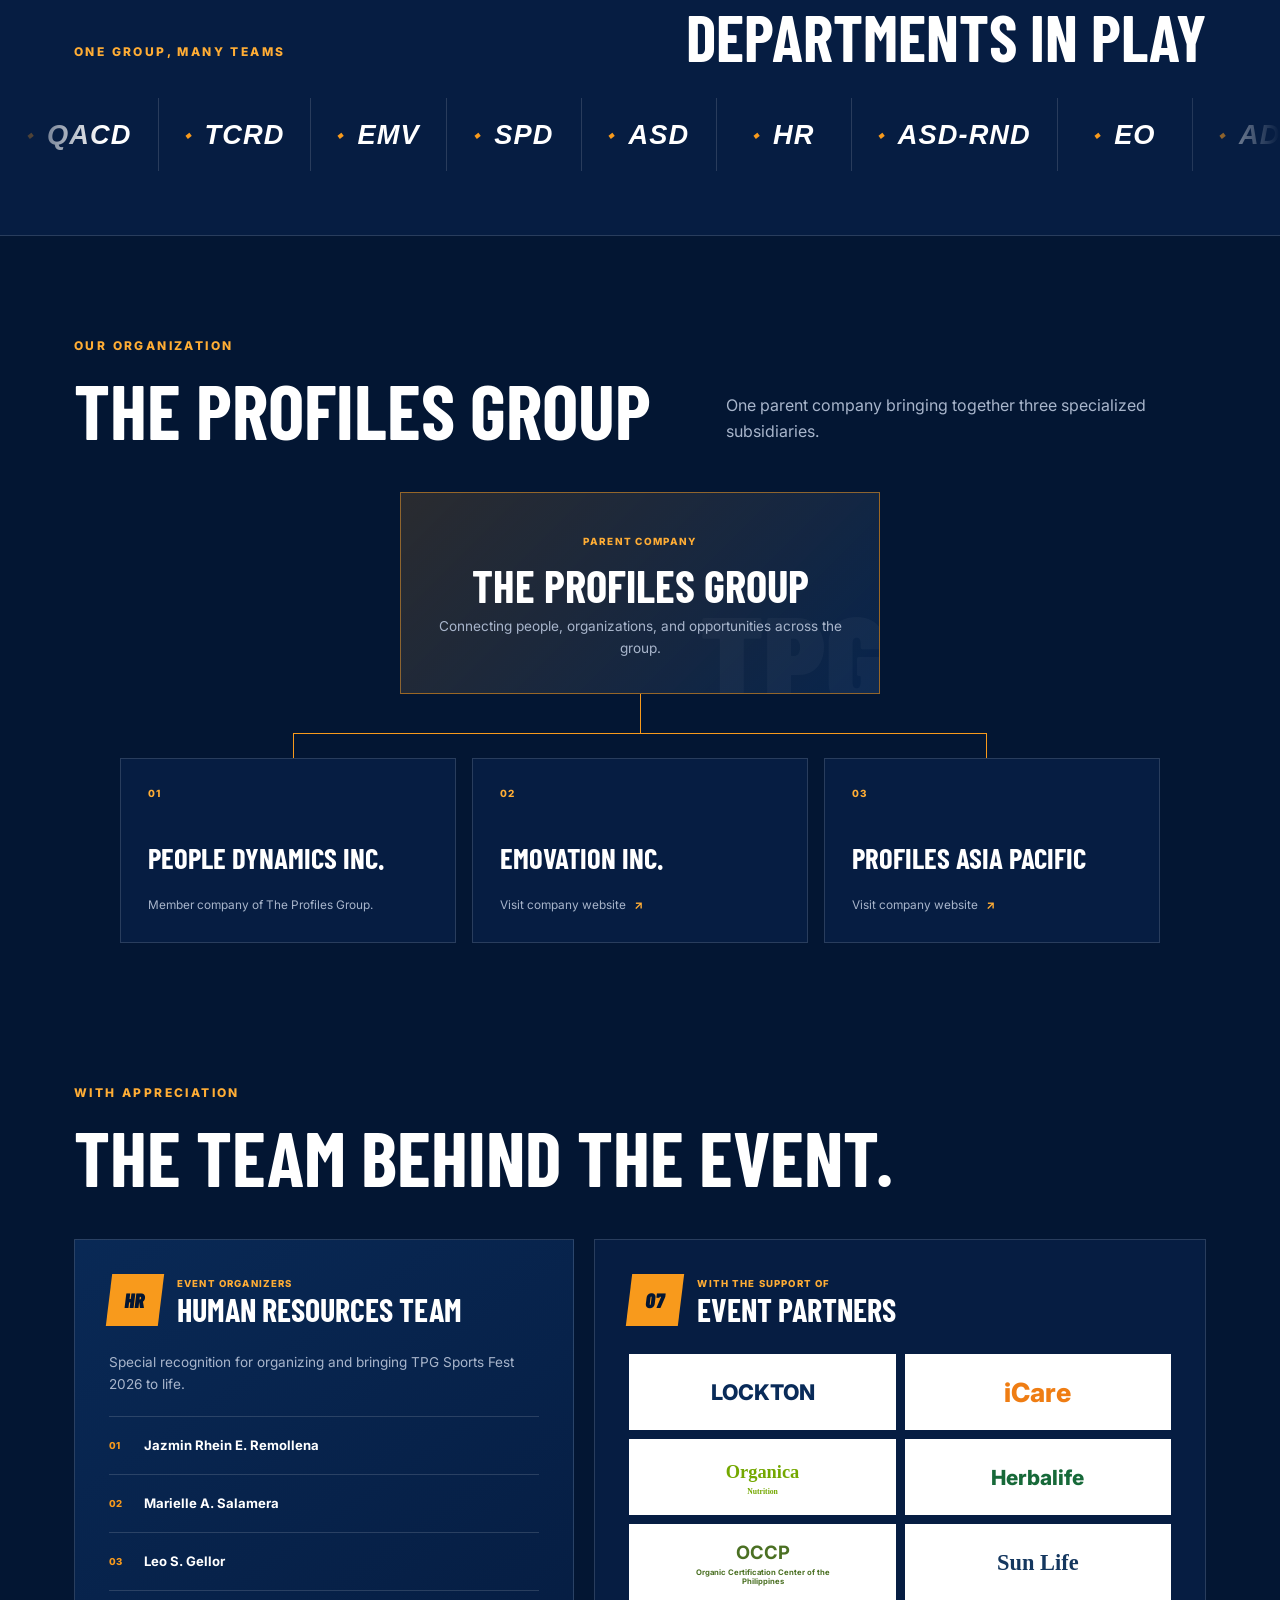
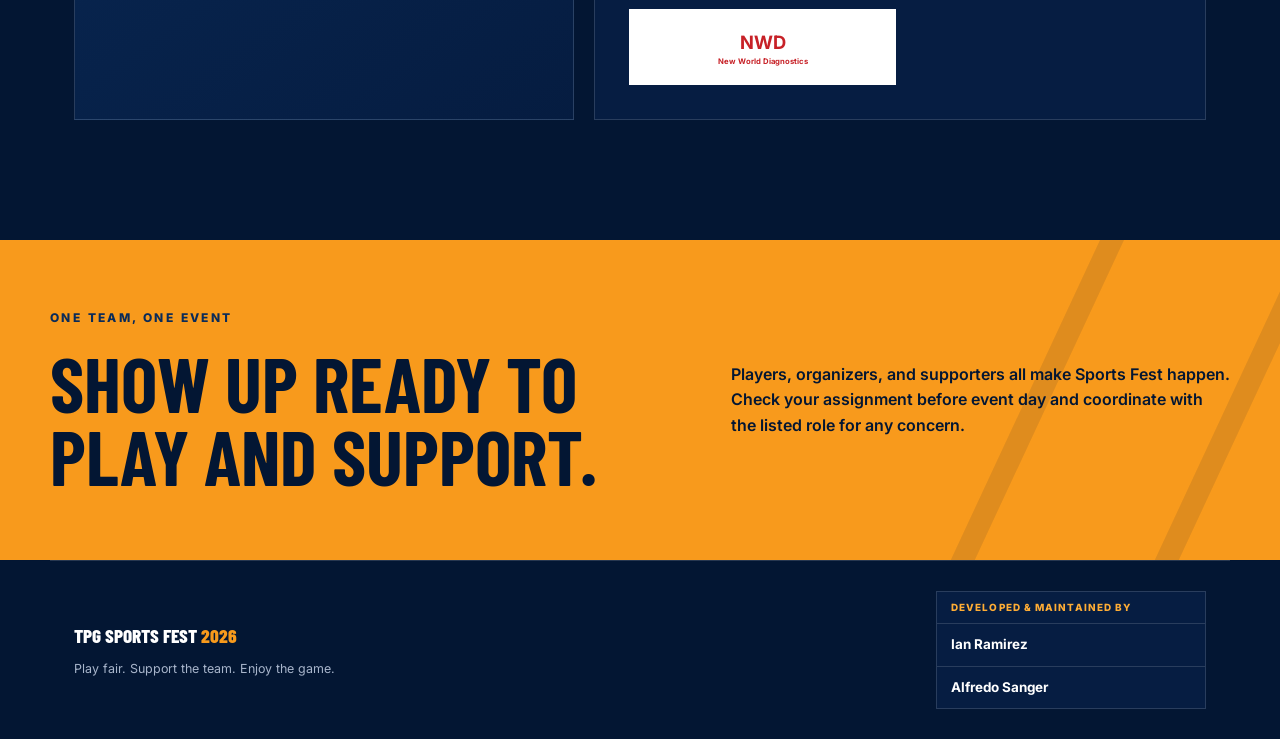
==== commit 95fc1014: "fix: added organizers, sponsors and also departments" ====
--- a/index.html
+++ b/index.html
@@ -96,6 +96,66 @@
       </div>
     </section>
 
+    <section class="departmentTickerSection" aria-labelledby="departmentTickerHeading">
+      <div class="departmentTickerHeading">
+        <p class="sectionKicker">One group, many teams</p>
+        <h2 id="departmentTickerHeading">Departments in play</h2>
+      </div>
+      <div class="departmentTickerWindow">
+        <div class="departmentTickerTrack">
+          <ul class="departmentTickerList" aria-label="Participating departments">
+            <li>QACD</li><li>TCRD</li><li>EMV</li><li>SPD</li><li>ASD</li><li>HR</li><li>ASD-RND</li><li>EO</li><li>ADM</li><li>IT</li><li>FIN</li><li>MMM</li>
+          </ul>
+          <ul class="departmentTickerList" aria-hidden="true">
+            <li>QACD</li><li>TCRD</li><li>EMV</li><li>SPD</li><li>ASD</li><li>HR</li><li>ASD-RND</li><li>EO</li><li>ADM</li><li>IT</li><li>FIN</li><li>MMM</li>
+          </ul>
+        </div>
+      </div>
+    </section>
+
+    <section class="organizationSection" aria-labelledby="organizationHeading">
+      <div class="sectionHeading sectionHeadingHorizontal">
+        <div><p class="sectionKicker">Our organization</p><h2 id="organizationHeading">The Profiles Group</h2></div>
+        <p>One parent company bringing together three specialized subsidiaries.</p>
+      </div>
+      <div class="companyStructure">
+        <article class="parentCompanyCard"><span>Parent company</span><h3>The Profiles Group</h3><p>Connecting people, organizations, and opportunities across the group.</p></article>
+        <div class="subsidiaryConnector" aria-hidden="true"><span></span></div>
+        <div class="subsidiaryGrid">
+          <article class="subsidiaryCard"><span>01</span><h3>People Dynamics Inc.</h3><p>Member company of The Profiles Group.</p></article>
+          <a class="subsidiaryCard" href="https://emovation.ph/about-us/" target="_blank" rel="noopener noreferrer"><span>02</span><h3>Emovation Inc.</h3><p>Visit company website <b aria-hidden="true">↗</b></p></a>
+          <a class="subsidiaryCard" href="https://www.profilesasiapacific.com/" target="_blank" rel="noopener noreferrer"><span>03</span><h3>Profiles Asia Pacific</h3><p>Visit company website <b aria-hidden="true">↗</b></p></a>
+        </div>
+      </div>
+    </section>
+
+    <section class="recognitionSection" aria-labelledby="recognitionHeading">
+      <div class="sectionHeading"><p class="sectionKicker">With appreciation</p><h2 id="recognitionHeading">The team behind the event.</h2></div>
+      <div class="recognitionGrid">
+        <article class="organizerRecognition">
+          <div class="recognitionCardHeading"><span>HR</span><div><p>Event organizers</p><h3>Human Resources Team</h3></div></div>
+          <p class="recognitionIntroduction">Special recognition for organizing and bringing TPG Sports Fest 2026 to life.</p>
+          <ol class="organizerList">
+            <li><span>01</span><strong>Jazmin Rhein E. Remollena</strong></li>
+            <li><span>02</span><strong>Marielle A. Salamera</strong></li>
+            <li><span>03</span><strong>Leo S. Gellor</strong></li>
+          </ol>
+        </article>
+        <article class="partnerRecognition">
+          <div class="recognitionCardHeading"><span>07</span><div><p>With the support of</p><h3>Event Partners</h3></div></div>
+          <div class="partnerGrid" aria-label="Event partners">
+            <div class="partnerMark partnerLockton">Lockton</div>
+            <div class="partnerMark partnerICare">iCare</div>
+            <div class="partnerMark partnerOrganica">Organica <small>Nutrition</small></div>
+            <div class="partnerMark partnerHerbalife">Herbalife</div>
+            <div class="partnerMark partnerOccp"><strong>OCCP</strong><small>Organic Certification Center of the Philippines</small></div>
+            <div class="partnerMark partnerSunLife">Sun Life</div>
+            <div class="partnerMark partnerNwd"><strong>NWD</strong><small>New World Diagnostics</small></div>
+          </div>
+        </article>
+      </div>
+    </section>
+
     <section class="reminderBanner">
       <div>
         <p class="sectionKicker">One team, one event</p>
--- a/assets/css/landing-page.css
+++ b/assets/css/landing-page.css
@@ -76,6 +76,62 @@
 .reminderBanner::after { content: ""; position: absolute; width: 180px; height: 120%; right: 3%; top: -10%; border: 24px solid rgba(3,22,51,.1); transform: skew(-25deg); }
 .reminderBanner .sectionKicker { color: var(--navy-800); }
 .reminderBanner > p { margin: 0; font-weight: 600; position: relative; z-index: 1; }
+
+.departmentTickerSection { max-width: 1440px; margin: 0 auto; padding: 64px 0; overflow: hidden; border-top: 1px solid var(--border-blue); border-bottom: 1px solid var(--border-blue); background: var(--navy-900); }
+.departmentTickerHeading { max-width: var(--content-width); margin: 0 auto 32px; padding: 0 24px; display: flex; align-items: end; justify-content: space-between; gap: 30px; }
+.departmentTickerHeading .sectionKicker { margin-bottom: 5px; }
+.departmentTickerHeading h2 { margin: 0; font-family: var(--heading-font); font-size: clamp(2.5rem, 5vw, 4rem); line-height: .9; text-transform: uppercase; }
+.departmentTickerWindow { overflow: hidden; mask-image: linear-gradient(90deg, transparent, #000 8%, #000 92%, transparent); }
+.departmentTickerTrack { width: max-content; display: flex; animation: departmentTickerScroll 34s linear infinite; }
+.departmentTickerWindow:hover .departmentTickerTrack { animation-play-state: paused; }
+.departmentTickerList { margin: 0; padding: 0 16px 0 0; display: flex; align-items: center; list-style: none; }
+.departmentTickerList li { min-width: 135px; padding: 15px 26px; color: var(--white); border-left: 1px solid var(--border-blue); font-family: var(--heading-font); font-size: 1.7rem; font-style: italic; font-weight: 800; letter-spacing: .04em; text-align: center; }
+.departmentTickerList li::before { content: "◆"; margin-right: 13px; color: var(--orange-500); font-size: .48rem; vertical-align: middle; }
+
+.organizationSection, .recognitionSection { max-width: var(--content-width); margin: 0 auto; padding: 100px 24px; }
+.organizationSection { padding-bottom: 70px; }
+.companyStructure { max-width: 1040px; margin: 0 auto; }
+.parentCompanyCard { max-width: 480px; margin: 0 auto; padding: 34px; position: relative; overflow: hidden; border: 1px solid rgba(248,154,28,.55); background: linear-gradient(135deg, rgba(248,154,28,.16), rgba(10,43,89,.65)); text-align: center; }
+.parentCompanyCard::after { content: "TPG"; position: absolute; right: -8px; bottom: -28px; color: rgba(255,255,255,.035); font-family: var(--heading-font); font-size: 8rem; font-weight: 900; line-height: 1; }
+.parentCompanyCard > span, .subsidiaryCard > span { color: var(--orange-400); font-size: .62rem; font-weight: 800; letter-spacing: .13em; text-transform: uppercase; }
+.parentCompanyCard h3 { margin: 10px 0 8px; position: relative; z-index: 1; font-family: var(--heading-font); font-size: 2.8rem; line-height: 1; text-transform: uppercase; }
+.parentCompanyCard p { margin: 0; position: relative; z-index: 1; color: var(--muted-blue); font-size: .85rem; }
+.subsidiaryConnector { height: 64px; position: relative; }
+.subsidiaryConnector::before { content: ""; position: absolute; top: 0; bottom: 25px; left: 50%; width: 1px; background: var(--orange-500); }
+.subsidiaryConnector::after { content: ""; position: absolute; right: 16.66%; bottom: 24px; left: 16.66%; height: 1px; background: var(--orange-500); }
+.subsidiaryConnector span::before, .subsidiaryConnector span::after { content: ""; position: absolute; bottom: 0; width: 1px; height: 25px; background: var(--orange-500); }
+.subsidiaryConnector span::before { left: 16.66%; }
+.subsidiaryConnector span::after { right: 16.66%; }
+.subsidiaryGrid { display: grid; grid-template-columns: repeat(3, 1fr); gap: 16px; }
+.subsidiaryCard { min-height: 185px; padding: 27px; display: flex; flex-direction: column; justify-content: space-between; color: inherit; border: 1px solid var(--border-blue); background: var(--navy-900); text-decoration: none; transition: border-color .2s ease, transform .2s ease, background .2s ease; }
+a.subsidiaryCard:hover { border-color: var(--orange-500); background: var(--navy-800); transform: translateY(-4px); }
+.subsidiaryCard h3 { margin: 28px 0 10px; font-family: var(--heading-font); font-size: 1.8rem; line-height: 1; text-transform: uppercase; }
+.subsidiaryCard p { margin: 0; color: var(--muted-blue); font-size: .74rem; }
+.subsidiaryCard p b { margin-left: 5px; color: var(--orange-400); }
+
+.recognitionSection { padding-top: 70px; }
+.recognitionGrid { display: grid; grid-template-columns: .9fr 1.1fr; gap: 20px; }
+.organizerRecognition, .partnerRecognition { padding: 34px; border: 1px solid var(--border-blue); background: var(--navy-900); }
+.organizerRecognition { background: linear-gradient(145deg, rgba(10,43,89,.9), rgba(6,29,66,.9)); }
+.recognitionCardHeading { display: flex; align-items: center; gap: 16px; }
+.recognitionCardHeading > span { width: 52px; height: 52px; display: grid; place-items: center; flex: 0 0 auto; color: var(--navy-950); background: var(--orange-500); font-family: var(--heading-font); font-size: 1.3rem; font-weight: 900; transform: skew(-7deg); }
+.recognitionCardHeading p { margin: 0 0 2px; color: var(--orange-400); font-size: .6rem; font-weight: 800; letter-spacing: .12em; text-transform: uppercase; }
+.recognitionCardHeading h3 { margin: 0; font-family: var(--heading-font); font-size: 2rem; line-height: 1; text-transform: uppercase; }
+.recognitionIntroduction { margin: 26px 0 20px; color: var(--muted-blue); font-size: .85rem; }
+.organizerList { margin: 0; padding: 0; list-style: none; border-top: 1px solid var(--border-blue); }
+.organizerList li { min-height: 58px; padding: 12px 0; display: grid; grid-template-columns: 35px 1fr; align-items: center; border-bottom: 1px solid var(--border-blue); }
+.organizerList span { color: var(--orange-500); font-size: .6rem; font-weight: 800; }
+.organizerList strong { color: var(--white); font-size: .82rem; }
+.partnerGrid { margin-top: 28px; display: grid; grid-template-columns: repeat(2, 1fr); gap: 9px; }
+.partnerMark { min-height: 76px; padding: 12px; display: flex; align-items: center; justify-content: center; flex-direction: column; color: var(--navy-950); background: var(--white); border: 1px solid rgba(255,255,255,.2); font-size: 1.15rem; font-weight: 800; text-align: center; }
+.partnerMark small { display: block; max-width: 150px; font-size: .48rem; font-weight: 700; line-height: 1.25; }
+.partnerLockton { color: #092b59; font-size: 1.35rem; text-transform: uppercase; }
+.partnerICare { color: #ef7d13; font-size: 1.65rem; }
+.partnerOrganica { color: #74a800; font-family: Georgia, serif; }
+.partnerHerbalife { color: #176939; font-size: 1.3rem; }
+.partnerOccp { color: #4b7023; }
+.partnerSunLife { color: #14375f; font-family: Georgia, serif; font-size: 1.4rem; }
+.partnerNwd { color: #c72127; }
 
 .pageHero { min-height: 390px; padding: 75px max(24px, calc((100% - var(--content-width)) / 2)); display: flex; justify-content: space-between; align-items: flex-end; background: linear-gradient(110deg, var(--navy-950), var(--navy-900)); overflow: hidden; position: relative; border-bottom: 1px solid var(--border-blue); }
 .pageHero::before { content: ""; position: absolute; width: 500px; height: 120px; right: -80px; top: -25px; background: var(--orange-500); transform: skew(-32deg); box-shadow: -130px 0 var(--peach-200), 130px 0 var(--blue-700); opacity: .9; }
@@ -148,6 +204,7 @@
   .heroSection { grid-template-columns: 1fr; padding-top: 70px; }
   .heroScoreCard { max-width: 420px; }
   .sectionHeadingHorizontal, .reminderBanner { grid-template-columns: 1fr; gap: 25px; }
+  .recognitionGrid { grid-template-columns: 1fr; }
   .gameHero { grid-template-columns: 1fr; }
   .sportGraphic { position: absolute; right: -100px; bottom: -85px; opacity: .28; }
 }
@@ -164,6 +221,15 @@
   .quickLinkGrid, .gameInformationGrid { grid-template-columns: 1fr; }
   .quickLinkCard { grid-template-columns: 30px 1fr auto; border-right: 0; padding: 25px 12px; }
   .reminderBanner { padding-top: 55px; padding-bottom: 55px; }
+  .departmentTickerSection { padding: 50px 0; }
+  .departmentTickerHeading { align-items: flex-start; flex-direction: column; gap: 8px; }
+  .departmentTickerList li { min-width: 115px; padding: 12px 18px; font-size: 1.4rem; }
+  .organizationSection, .recognitionSection { padding: 70px 20px; }
+  .subsidiaryConnector { display: none; }
+  .subsidiaryGrid { margin-top: 16px; grid-template-columns: 1fr; }
+  .subsidiaryCard { min-height: 150px; }
+  .organizerRecognition, .partnerRecognition { padding: 28px 22px; }
+  .partnerGrid { grid-template-columns: 1fr 1fr; }
   .pageHero { min-height: 330px; padding-top: 60px; }
   .pageHero h1, .gameHero h1 { font-size: 4.5rem; }
   .pageHeroNumber { display: none; }
@@ -181,4 +247,11 @@
 @media (prefers-reduced-motion: reduce) {
   html { scroll-behavior: auto; }
   *, *::before, *::after { transition-duration: .01ms !important; }
-}
+  .departmentTickerTrack { animation: none; }
+  .departmentTickerWindow { overflow-x: auto; mask-image: none; }
+}
+
+@keyframes departmentTickerScroll {
+  from { transform: translateX(0); }
+  to { transform: translateX(-50%); }
+}
